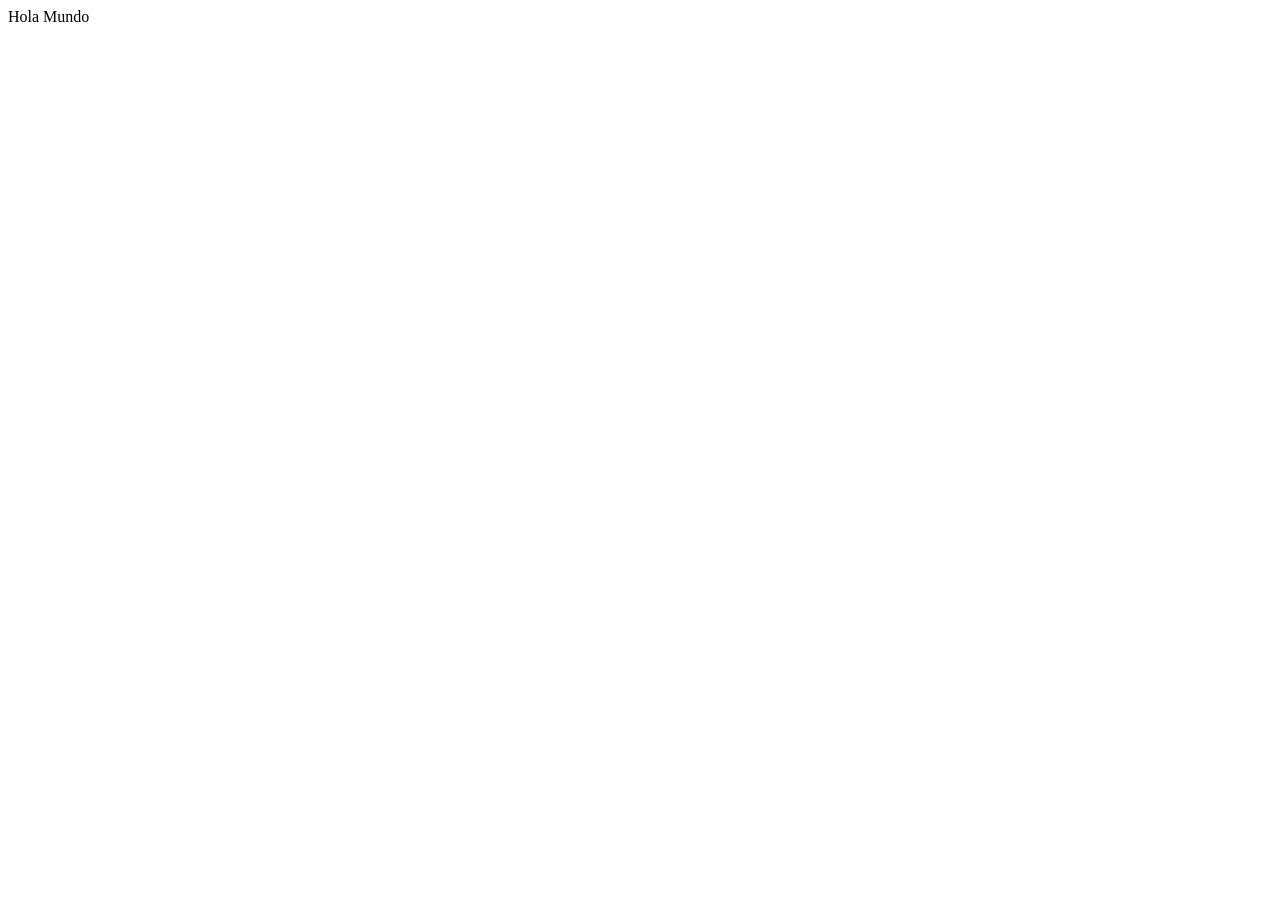
==== Main.html @ ef6eabd5 "hola mundo" ====
<!DOCTYPE html>
<html lang="en">
<head>

    <meta charset="UTF-8">
    <meta name="viewport" content="width=device-width, initial-scale=1.0">
    <title>Document</title>
</head>
<body>
    <a>Hola Mundo</a>
    
</body>
</html>
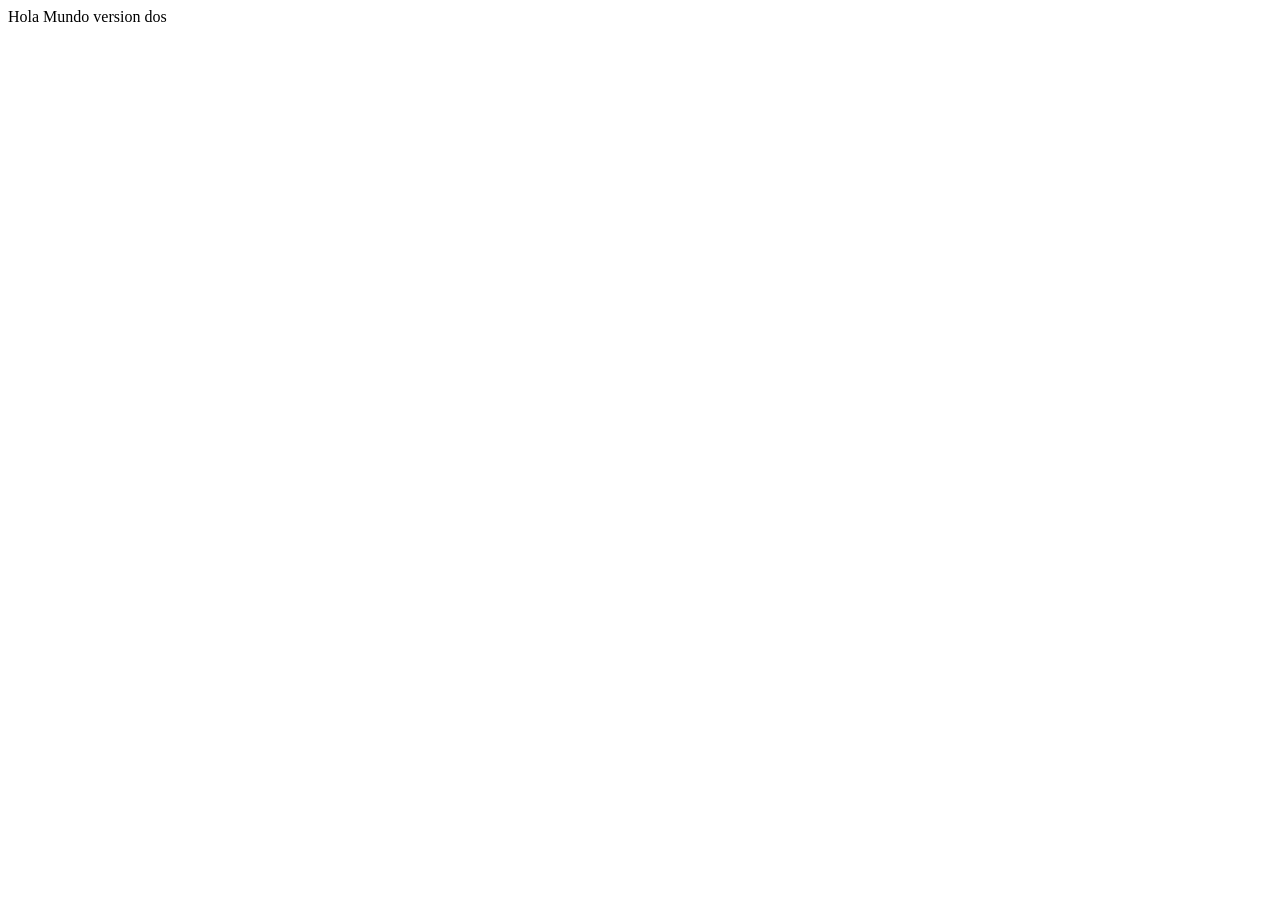
==== commit c448fa9e: "Actualizar Main.html" ====
--- a/Main.html
+++ b/Main.html
@@ -7,7 +7,7 @@
     <title>Document</title>
 </head>
 <body>
-    <a>Hola Mundo</a>
+	    <a>Hola Mundo version dos</a>
     
 </body>
 </html>
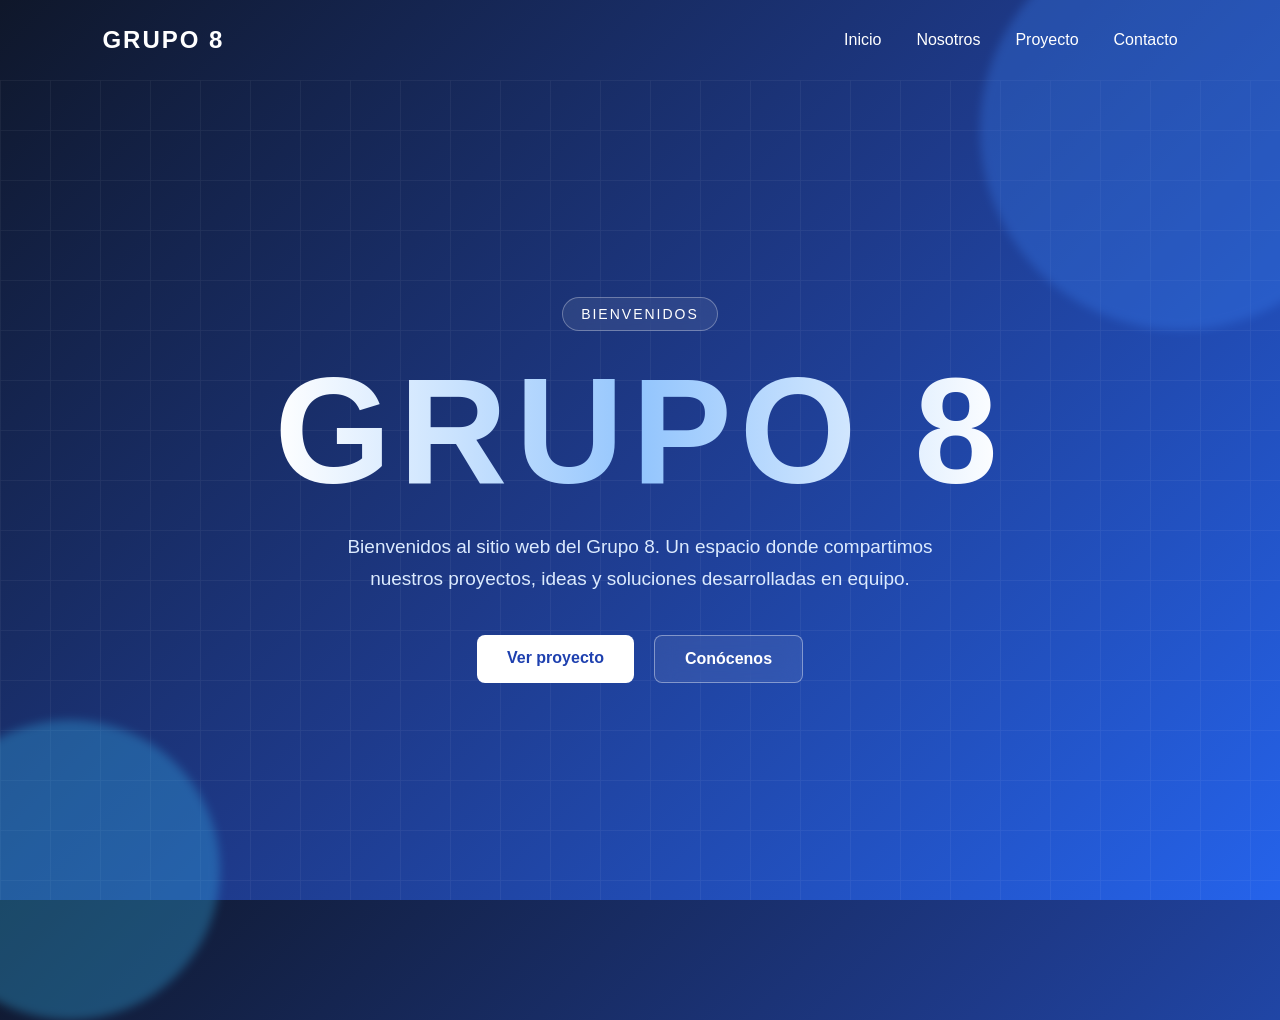
==== commit 8e293434: "inicio bonito" ====
--- a/Main.html
+++ b/Main.html
@@ -1,13 +1,268 @@
 <!DOCTYPE html>
-<html lang="en">
+<html lang="es">
 <head>
-
     <meta charset="UTF-8">
     <meta name="viewport" content="width=device-width, initial-scale=1.0">
-    <title>Document</title>
+    <title>GRUPO 8</title>
+
+    <style>
+        * {
+            margin: 0;
+            padding: 0;
+            box-sizing: border-box;
+        }
+
+        body {
+            font-family: Arial, Helvetica, sans-serif;
+            min-height: 100vh;
+            background: linear-gradient(135deg, #0f172a, #1e3a8a, #2563eb);
+            color: white;
+            overflow: hidden;
+        }
+
+        /* Barra de navegación */
+        nav {
+            width: 100%;
+            height: 80px;
+            display: flex;
+            justify-content: space-between;
+            align-items: center;
+            padding: 0 8%;
+            position: relative;
+            z-index: 10;
+        }
+
+        .logo {
+            font-size: 24px;
+            font-weight: bold;
+            letter-spacing: 2px;
+        }
+
+        nav ul {
+            display: flex;
+            list-style: none;
+            gap: 35px;
+        }
+
+        nav ul li a {
+            text-decoration: none;
+            color: #ffffff;
+            font-size: 16px;
+            transition: 0.3s;
+        }
+
+        nav ul li a:hover {
+            color: #60a5fa;
+        }
+
+        /* Contenido principal */
+        .hero {
+            min-height: calc(100vh - 80px);
+            display: flex;
+            justify-content: center;
+            align-items: center;
+            text-align: center;
+            padding: 20px;
+            position: relative;
+        }
+
+        .contenido {
+            max-width: 900px;
+            z-index: 2;
+        }
+
+        .subtitulo {
+            display: inline-block;
+            padding: 8px 18px;
+            margin-bottom: 25px;
+            border: 1px solid rgba(255,255,255,0.3);
+            border-radius: 30px;
+            background: rgba(255,255,255,0.08);
+            backdrop-filter: blur(10px);
+            font-size: 14px;
+            letter-spacing: 2px;
+        }
+
+        h1 {
+            font-size: clamp(65px, 12vw, 150px);
+            font-weight: 900;
+            letter-spacing: 8px;
+            line-height: 1;
+            margin-bottom: 25px;
+
+            background: linear-gradient(
+                90deg,
+                #ffffff,
+                #93c5fd,
+                #ffffff
+            );
+
+            -webkit-background-clip: text;
+            -webkit-text-fill-color: transparent;
+        }
+
+        .descripcion {
+            max-width: 650px;
+            margin: auto;
+            font-size: 19px;
+            color: #dbeafe;
+            line-height: 1.7;
+        }
+
+        .botones {
+            margin-top: 40px;
+            display: flex;
+            justify-content: center;
+            gap: 20px;
+            flex-wrap: wrap;
+        }
+
+        .btn {
+            text-decoration: none;
+            padding: 14px 30px;
+            border-radius: 8px;
+            font-weight: bold;
+            transition: 0.3s;
+        }
+
+        .btn-principal {
+            background: white;
+            color: #1e40af;
+        }
+
+        .btn-principal:hover {
+            transform: translateY(-4px);
+            box-shadow: 0 10px 30px rgba(255,255,255,0.25);
+        }
+
+        .btn-secundario {
+            border: 1px solid rgba(255,255,255,0.4);
+            color: white;
+            background: rgba(255,255,255,0.08);
+            backdrop-filter: blur(10px);
+        }
+
+        .btn-secundario:hover {
+            background: rgba(255,255,255,0.18);
+            transform: translateY(-4px);
+        }
+
+        /* Decoraciones */
+        .circulo {
+            position: absolute;
+            border-radius: 50%;
+            filter: blur(5px);
+            opacity: 0.3;
+        }
+
+        .circulo1 {
+            width: 400px;
+            height: 400px;
+            background: #3b82f6;
+            top: -150px;
+            right: -100px;
+        }
+
+        .circulo2 {
+            width: 300px;
+            height: 300px;
+            background: #38bdf8;
+            bottom: -120px;
+            left: -80px;
+        }
+
+        .grid {
+            position: absolute;
+            inset: 0;
+            opacity: 0.06;
+
+            background-image:
+                linear-gradient(
+                    rgba(255,255,255,0.8) 1px,
+                    transparent 1px
+                ),
+                linear-gradient(
+                    90deg,
+                    rgba(255,255,255,0.8) 1px,
+                    transparent 1px
+                );
+
+            background-size: 50px 50px;
+        }
+
+        /* Responsive */
+        @media (max-width: 700px) {
+
+            nav {
+                padding: 0 5%;
+            }
+
+            nav ul {
+                display: none;
+            }
+
+            h1 {
+                letter-spacing: 3px;
+            }
+
+            .descripcion {
+                font-size: 16px;
+            }
+        }
+
+    </style>
 </head>
+
 <body>
-	    <a>Hola Mundo version dos</a>
-    
+
+    <nav>
+        <div class="logo">GRUPO 8</div>
+
+        <ul>
+            <li><a href="#">Inicio</a></li>
+            <li><a href="#">Nosotros</a></li>
+            <li><a href="#">Proyecto</a></li>
+            <li><a href="#">Contacto</a></li>
+        </ul>
+    </nav>
+
+
+    <main class="hero">
+
+        <div class="grid"></div>
+
+        <div class="circulo circulo1"></div>
+        <div class="circulo circulo2"></div>
+
+        <div class="contenido">
+
+            <span class="subtitulo">
+                BIENVENIDOS
+            </span>
+
+            <h1>GRUPO 8</h1>
+
+            <p class="descripcion">
+                Bienvenidos al sitio web del Grupo 8.
+                Un espacio donde compartimos nuestros proyectos,
+                ideas y soluciones desarrolladas en equipo.
+            </p>
+
+            <div class="botones">
+
+                <a href="#" class="btn btn-principal">
+                    Ver proyecto
+                </a>
+
+                <a href="#" class="btn btn-secundario">
+                    Conócenos
+                </a>
+
+            </div>
+
+        </div>
+
+    </main>
+
 </body>
-</html>
+</html>
